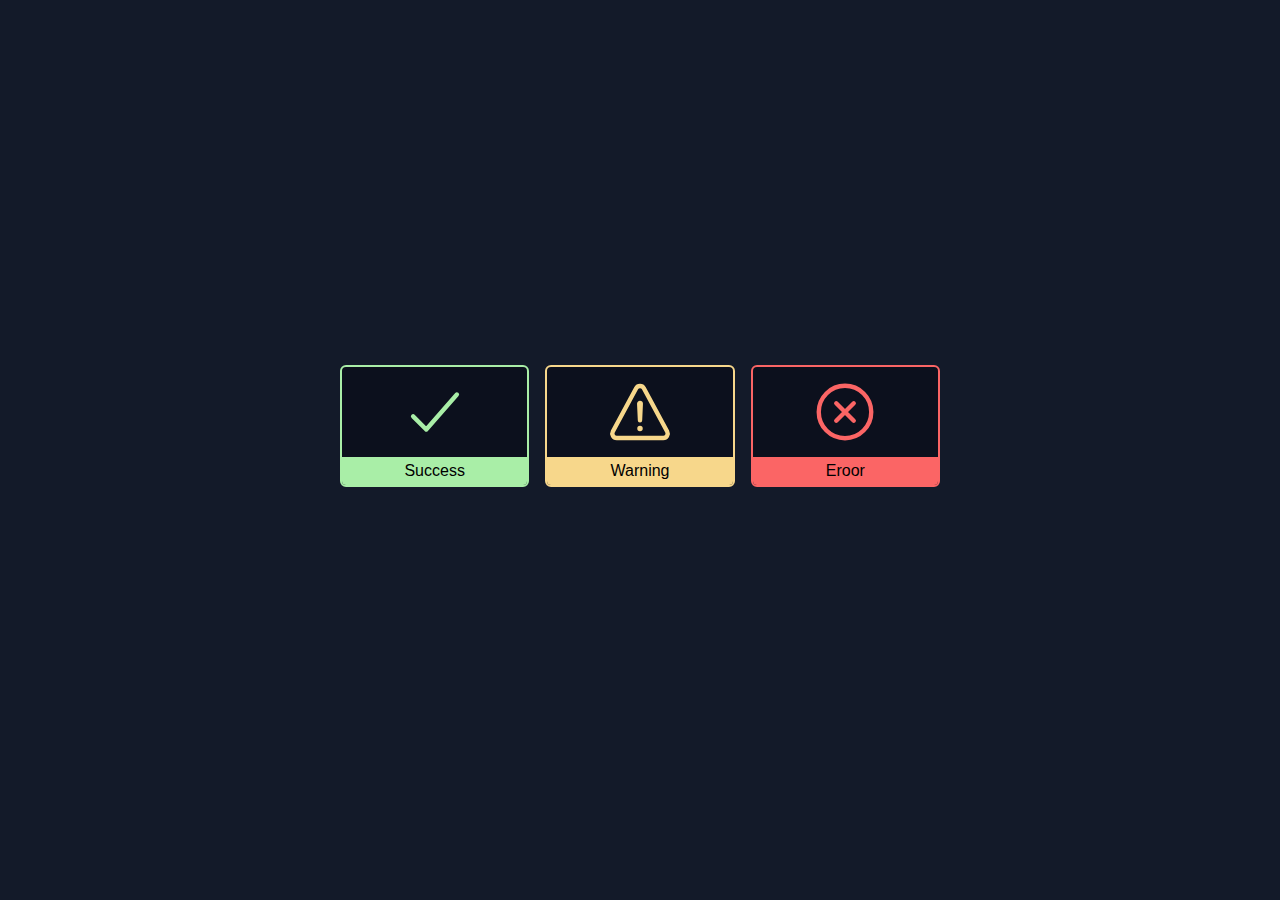
==== tmpPlayground/index.html @ 5d6da8de "mainjs: - Merge inpHost+Port" ====
<!DOCTYPE html>
<html lang="en">
<head>
  <meta charset="UTF-8">
  <title>Title</title>
</head>
    <link href="index.css" rel="stylesheet">
<body>

<div class="px-app px-continer">
  <div class="px-gridbox">
    <div class="px-griditem item-success" onclick="ntf('Connected')">
      <svg xmlns="http://www.w3.org/2000/svg" class="notification-icon" viewBox="0 0 512 512"><title>Checkmark</title><path fill="none" stroke="currentColor" stroke-linecap="round" stroke-linejoin="round" stroke-width="32" d="M416 128L192 384l-96-96"/></svg><span>Success</span>
    </div>
    <div class="px-griditem item-warning" onclick="ntf('This is a Warning Notification','warning')">
      <svg xmlns="http://www.w3.org/2000/svg" class="notification-icon" viewBox="0 0 512 512"><title>Warning</title><path d="M85.57 446.25h340.86a32 32 0 0028.17-47.17L284.18 82.58c-12.09-22.44-44.27-22.44-56.36 0L57.4 399.08a32 32 0 0028.17 47.17z" fill="none" stroke="currentColor" stroke-linecap="round" stroke-linejoin="round" stroke-width="32"/><path d="M250.26 195.39l5.74 122 5.73-121.95a5.74 5.74 0 00-5.79-6h0a5.74 5.74 0 00-5.68 5.95z" fill="none" stroke="currentColor" stroke-linecap="round" stroke-linejoin="round" stroke-width="32"/><path style="fill:#f7d78b" d="M256 397.25a20 20 0 1120-20 20 20 0 01-20 20z"/></svg><span> Warning</span>
    </div>
       <div class="px-griditem item-error" onclick="ntf('This is an Error Notification','error')">
      <svg xmlns="http://www.w3.org/2000/svg" class="notification-icon" viewBox="0 0 512 512"><title>Close Circle</title><path d="M448 256c0-106-86-192-192-192S64 150 64 256s86 192 192 192 192-86 192-192z" fill="none" stroke="currentColor" stroke-miterlimit="10" stroke-width="32"/><path fill="none" stroke="currentColor" stroke-linecap="round" stroke-linejoin="round" stroke-width="32" d="M320 320L192 192M192 320l128-128"/></svg>
      <span>Eroor</span>
    </div>
    </div>
</div>



</body>


<script src="main.js"></script>
</html>
---- tmpPlayground/index.css ----
:root {
  --px-color-bodybg: rgb(19, 26, 41);
  --px-color-boxbg: rgb(12, 16, 29);
  --px-color-boxborder: rgb(27, 34, 55);
  --px-border-radius: 6px;
}

html {
  font-size: 16px;
  font-family:arial;
}
body {
  font-size: 1rem;
  width: 100%;
  min-height: 100vh;
  margin: 0;
  padding: 0;
  background-color: var(--px-color-bodybg);
  display: flex;
  flex-direction: column;
  flex-wrap: wrap;
  align-items: center;
  justify-content: center;
}

.px-app,
.px-app *,
.px-app *::before,
.px-app *::after {
  margin: 0;
  padding: 0;
  box-sizing: border-box;
  outline: 0;
}
.px-continer {
  width: 100%;
  max-width: 600px;
  padding: 4rem 0;
}
.px-gridbox {
  padding-bottom: 3rem;
  display: grid;
  gap: 1rem;
  grid-template-columns: repeat(3, 1fr);
}
.px-griditem {
  font-size: 1rem;
  min-height: 6rem;
  border: 2px solid var(--px-color-boxborder);
  border-radius: var(--px-border-radius);
  background-color: var(--px-color-boxbg);
  display: flex;
  flex-direction: column;
  align-items: center;
  justify-content: center;
  cursor:pointer;
}

.px-griditem svg {
  width: 90px;
  padding: 10px;
  color: #b3b3b3;
}
.px-griditem span {
  display: block;
  width: 100%;
  background: #fff;
  text-align: center;
  border-radius: 0 0 4px 4px;
  padding: 5px;
}


.px-griditem.item-success {
  border-color: #a9eea7;
}
.px-griditem.item-success span {
  background: #a9eea7;
}
.px-griditem.item-success svg {
  color: #a9eea7;
}
.px-griditem.item-warning {
  border-color: #f7d78b;
}
.px-griditem.item-warning span {
  background: #f7d78b;
}
.px-griditem.item-warning svg {
  color: #f7d78b;
}
.px-griditem.item-error {
  border-color: #fb6565;
}
.px-griditem.item-error span {
  background: #fb6565;
}
.px-griditem.item-error svg {
  color: #fb6565;
}

/*End Demo*/
.notifications {
    position: absolute;
    left: 0;
    bottom: 0;
    z-index: 9999;
    padding: 15px;
}

.notification {
	display: flex;
    justify-content: space-between;
	background: rgba(255, 255, 255, 0.5);
	border: 1px solid;
	border-radius: 3px;
	margin: 5px 0;
	-webkit-animation: anm_slide_right 0.2s ease-in-out normal;
	animation: anm_slide_right 0.2s ease-in-out normal;
	align-items: center;
    padding: 5px 32px 5px 10px;
    position: relative;
	-webkit-backdrop-filter: blur(2px);
	backdrop-filter: blur(2px);
}

.notification-icon {
    padding-right: 10px;
    box-sizing: border-box;
    width: 35px;
}

.message {
    display: block;
    flex-basis: 100%;
    flex-grow: 1;
}

.notification .close {
    padding: 0 7px;
    margin-left: 25px;
    cursor: pointer;
    position: absolute;
    right: 5px;
    top: 43%;
    line-height: 0;
    transform: translate(0, 0);
}

.notification.success {
	color: #006005;
	background: rgba(255, 255, 255, 0.78);
	border-color: rgba(0,255,0,.4);
}

.notification.alert {
    border-color: #b7b700;
    color: #000;
    background: #f0efa6;
}

.notification.warning {
    color: yellow;
}

.notification.error {
	color: red;
	border-color: rgba(236, 96, 96, 0.4);
}



@keyframes anm_slide_right {
    from {
        transform: translate(-110%, 0);
        opacity: 0;
    }

    to {
        transform: translate(0, 0);
        opacity: 1;
    }
}
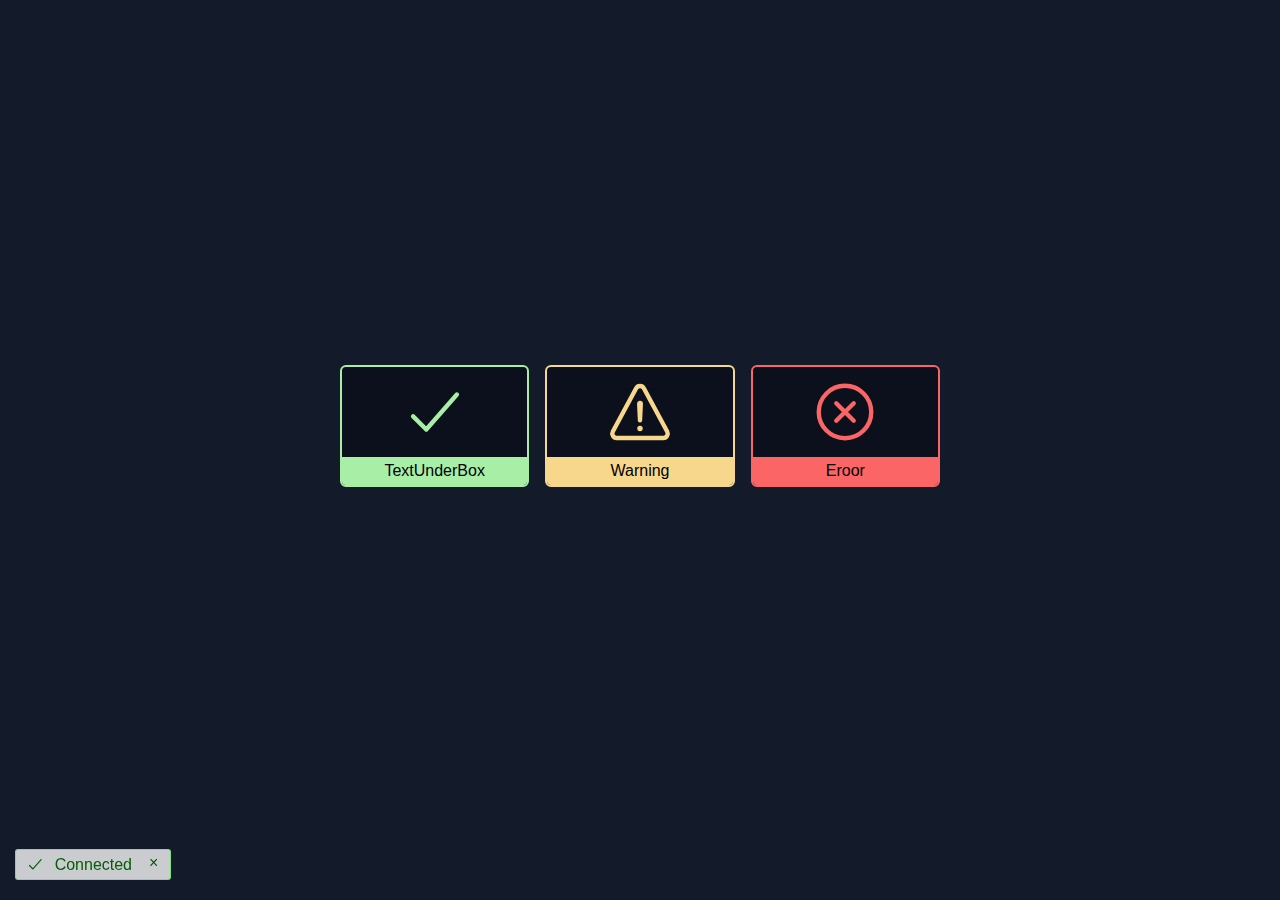
==== commit 5dce4efd: "Almost fully implemented connections. Need to test if ntf functions work in main.js" ====
--- a/tmpPlayground/index.html
+++ b/tmpPlayground/index.html
@@ -1,27 +1,54 @@
 <!DOCTYPE html>
 <html lang="en">
 <head>
-  <meta charset="UTF-8">
-  <title>Title</title>
+    <meta charset="UTF-8">
+    <title>Title</title>
 </head>
-    <link href="index.css" rel="stylesheet">
+<link href="index.css" rel="stylesheet">
 <body>
+<div class="px-app px-continer">
+    <div class="px-gridbox">
+        <div class="px-griditem item-success" onclick="ntf('Connected')">
+            <svg xmlns="http://www.w3.org/2000/svg" class="notification-icon" viewBox="0 0 512 512">
+                <title>Checkmark</title>
+                <path fill="none"
+                      stroke="currentColor"
+                      stroke-linecap="round" stroke-linejoin="round" stroke-width="32"
+                      d="M416 128L192 384l-96-96"/>
+            </svg>
+            <span>TextUnderBox</span>
+        </div>
+        <div class="px-griditem item-warning" onclick="ntf('This is a Warning Notification','warning')">
+            <svg xmlns="http://www.w3.org/2000/svg" class="notification-icon" viewBox="0 0 512 512"><title>
+                Warning</title>
+                <path d="M85.57 446.25h340.86a32 32 0 0028.17-47.17L284.18 82.58c-12.09-22.44-44.27-22.44-56.36 0L57.4 399.08a32 32 0 0028.17 47.17z"
+                      fill="none" stroke="currentColor" stroke-linecap="round" stroke-linejoin="round"
+                      stroke-width="32"/>
+                <path d="M250.26 195.39l5.74 122 5.73-121.95a5.74 5.74 0 00-5.79-6h0a5.74 5.74 0 00-5.68 5.95z"
+                      fill="none" stroke="currentColor" stroke-linecap="round" stroke-linejoin="round"
+                      stroke-width="32"/>
+                <path style="fill:#f7d78b" d="M256 397.25a20 20 0 1120-20 20 20 0 01-20 20z"/>
+            </svg>
+            <span> Warning</span>
+        </div>
+        <div class="px-griditem item-error" onclick="ntf('This is an Error Notification','error')">
+            <svg xmlns="http://www.w3.org/2000/svg" class="notification-icon" viewBox="0 0 512 512"><title>Close
+                Circle</title>
+                <path d="M448 256c0-106-86-192-192-192S64 150 64 256s86 192 192 192 192-86 192-192z" fill="none"
+                      stroke="currentColor" stroke-miterlimit="10" stroke-width="32"/>
+                <path fill="none" stroke="currentColor" stroke-linecap="round" stroke-linejoin="round" stroke-width="32"
+                      d="M320 320L192 192M192 320l128-128"/>
+            </svg>
+            <span>Eroor</span>
+        </div>
+    </div>
+    <script>
 
-<div class="px-app px-continer">
-  <div class="px-gridbox">
-    <div class="px-griditem item-success" onclick="ntf('Connected')">
-      <svg xmlns="http://www.w3.org/2000/svg" class="notification-icon" viewBox="0 0 512 512"><title>Checkmark</title><path fill="none" stroke="currentColor" stroke-linecap="round" stroke-linejoin="round" stroke-width="32" d="M416 128L192 384l-96-96"/></svg><span>Success</span>
-    </div>
-    <div class="px-griditem item-warning" onclick="ntf('This is a Warning Notification','warning')">
-      <svg xmlns="http://www.w3.org/2000/svg" class="notification-icon" viewBox="0 0 512 512"><title>Warning</title><path d="M85.57 446.25h340.86a32 32 0 0028.17-47.17L284.18 82.58c-12.09-22.44-44.27-22.44-56.36 0L57.4 399.08a32 32 0 0028.17 47.17z" fill="none" stroke="currentColor" stroke-linecap="round" stroke-linejoin="round" stroke-width="32"/><path d="M250.26 195.39l5.74 122 5.73-121.95a5.74 5.74 0 00-5.79-6h0a5.74 5.74 0 00-5.68 5.95z" fill="none" stroke="currentColor" stroke-linecap="round" stroke-linejoin="round" stroke-width="32"/><path style="fill:#f7d78b" d="M256 397.25a20 20 0 1120-20 20 20 0 01-20 20z"/></svg><span> Warning</span>
-    </div>
-       <div class="px-griditem item-error" onclick="ntf('This is an Error Notification','error')">
-      <svg xmlns="http://www.w3.org/2000/svg" class="notification-icon" viewBox="0 0 512 512"><title>Close Circle</title><path d="M448 256c0-106-86-192-192-192S64 150 64 256s86 192 192 192 192-86 192-192z" fill="none" stroke="currentColor" stroke-miterlimit="10" stroke-width="32"/><path fill="none" stroke="currentColor" stroke-linecap="round" stroke-linejoin="round" stroke-width="32" d="M320 320L192 192M192 320l128-128"/></svg>
-      <span>Eroor</span>
-    </div>
-    </div>
+        window.onload = function () {
+            ntf('Connected');
+        };
+    </script>
 </div>
-
 
 
 </body>
